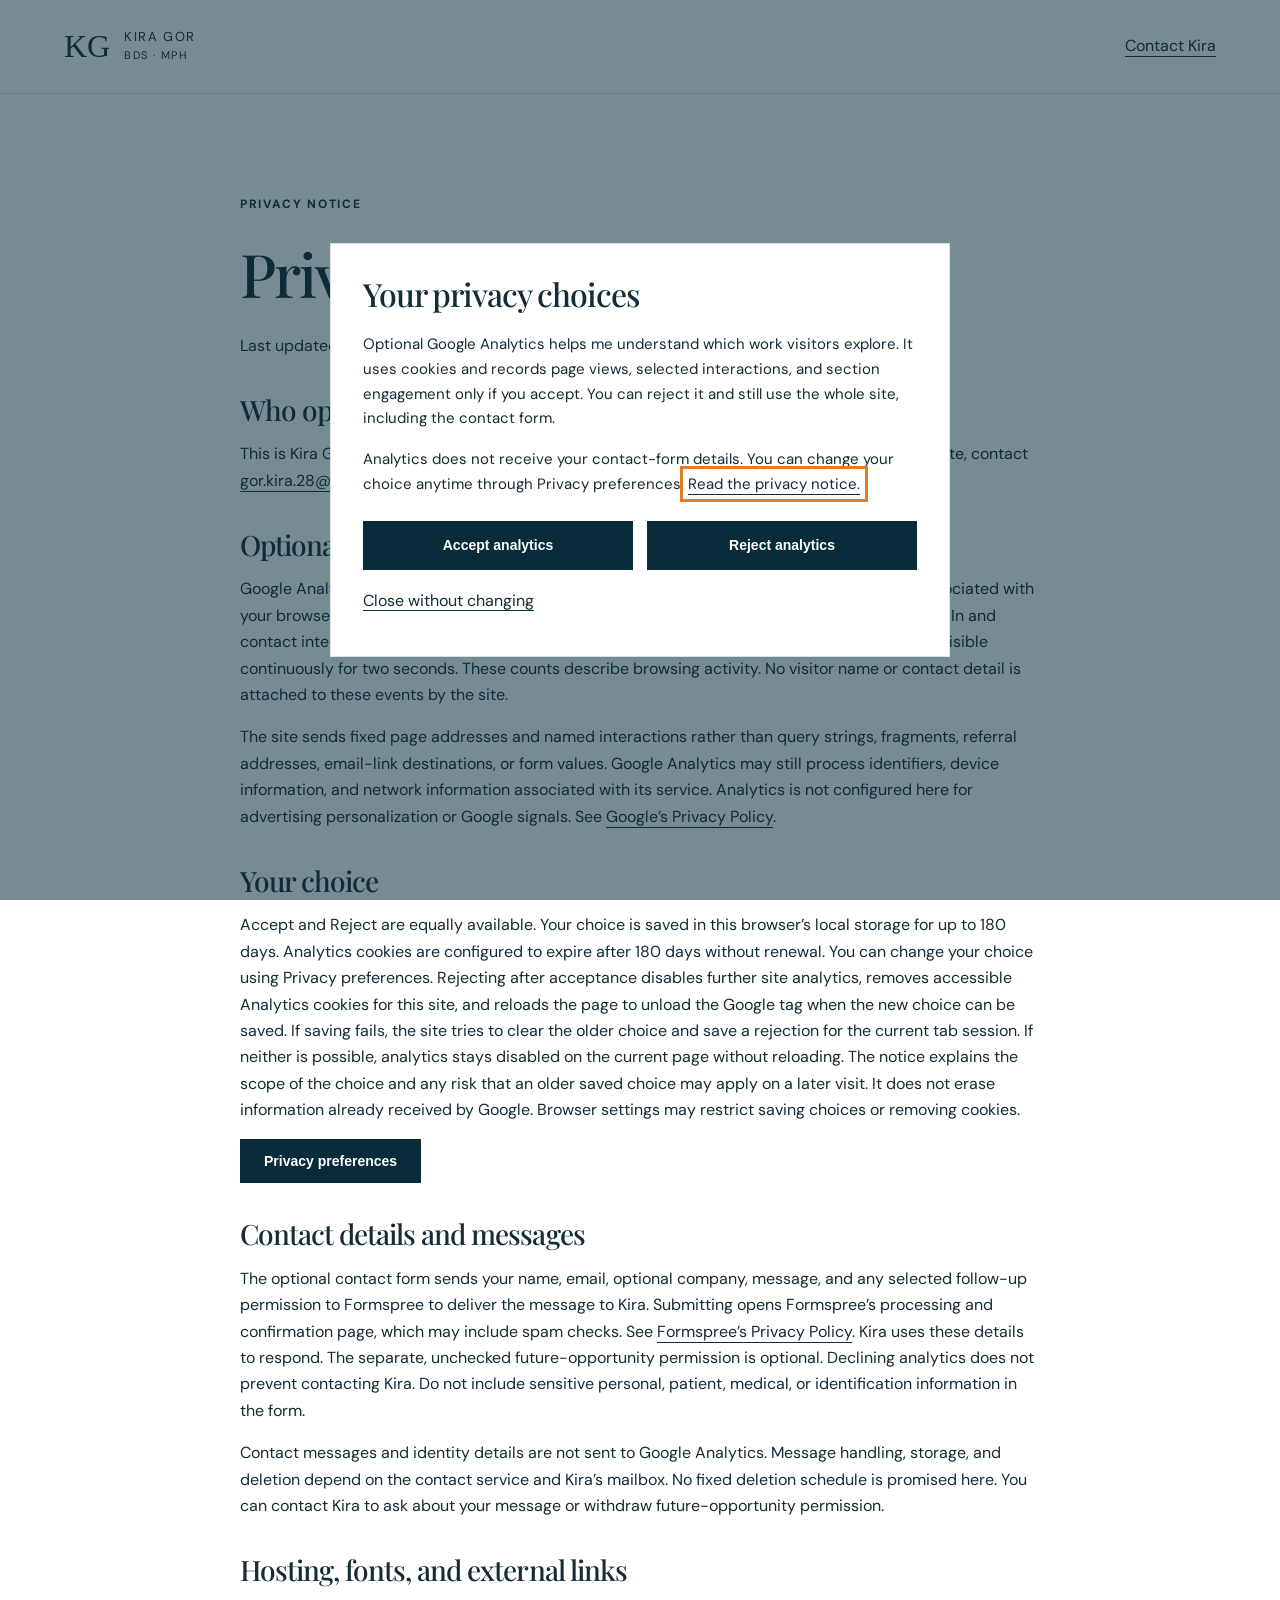
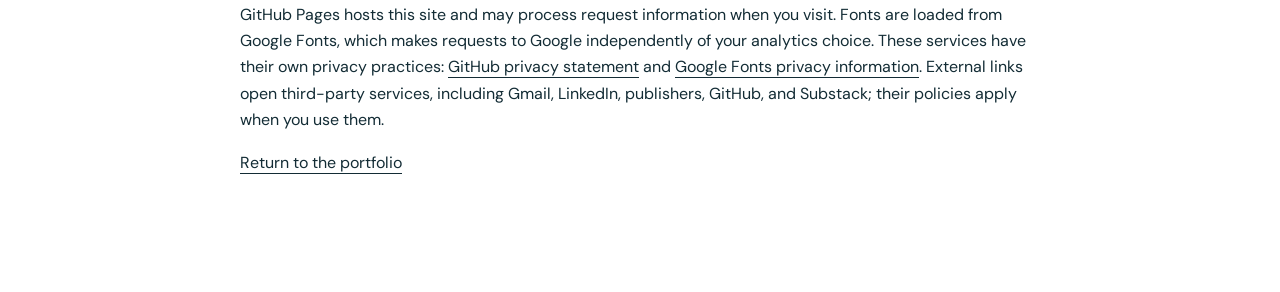
==== privacy.html @ 677b2bed "Add opt-in portfolio analytics and recruiter contact form" ====
<!doctype html><html lang="en"><head><meta charset="utf-8"><meta name="viewport" content="width=device-width,initial-scale=1"><meta name="referrer" content="no-referrer"><title>Privacy · Kira Gor</title><link rel="icon" href="favicon.svg"><link rel="stylesheet" href="style.css"></head><body><header><a class="brand" href="index.html">KG<span>KIRA GOR<br><small>BDS · MPH</small></span></a><a href="index.html#contact">Contact Kira</a></header><main class="wrap section privacy-page"><p class="eyebrow">PRIVACY NOTICE</p><h1>Privacy, in plain language.</h1><p>Last updated: October 2, 2026</p><h2>Who operates this site</h2><p>This is Kira Gor’s professional portfolio. For questions about information submitted through this site, contact <a href="mailto:gor.kira.28@gmail.com">gor.kira.28@gmail.com</a>.</p><h2>Optional analytics</h2><p>Google Analytics is off until you accept. If you accept, Google receives technical information associated with your browser and requests, and the site records page views, selected publication, project, LinkedIn and contact interactions, and a section engagement event when at least half of a section heading is visible continuously for two seconds. These counts describe browsing activity. No visitor name or contact detail is attached to these events by the site.</p><p>The site sends fixed page addresses and named interactions rather than query strings, fragments, referral addresses, email-link destinations, or form values. Google Analytics may still process identifiers, device information, and network information associated with its service. Analytics is not configured here for advertising personalization or Google signals. See <a href="https://policies.google.com/privacy" target="_blank" rel="noopener noreferrer">Google’s Privacy Policy</a>.</p><h2>Your choice</h2><p>Accept and Reject are equally available. Your choice is saved in this browser’s local storage for up to 180 days. Analytics cookies are configured to expire after 180 days without renewal. You can change your choice using Privacy preferences. Rejecting after acceptance disables further site analytics, removes accessible Analytics cookies for this site, and reloads the page to unload the Google tag when the new choice can be saved. If saving fails, the site tries to clear the older choice and save a rejection for the current tab session. If neither is possible, analytics stays disabled on the current page without reloading. The notice explains the scope of the choice and any risk that an older saved choice may apply on a later visit. It does not erase information already received by Google. Browser settings may restrict saving choices or removing cookies.</p><p><button type="button" class="button" data-open-privacy>Privacy preferences</button></p><h2>Contact details and messages</h2><p>The optional contact form sends your name, email, optional company, message, and any selected follow-up permission to Formspree to deliver the message to Kira. Submitting opens Formspree’s processing and confirmation page, which may include spam checks. See <a href="https://formspree.io/legal/privacy-policy/" target="_blank" rel="noopener noreferrer">Formspree’s Privacy Policy</a>. Kira uses these details to respond. The separate, unchecked future-opportunity permission is optional. Declining analytics does not prevent contacting Kira. Do not include sensitive personal, patient, medical, or identification information in the form.</p><p>Contact messages and identity details are not sent to Google Analytics. Message handling, storage, and deletion depend on the contact service and Kira’s mailbox. No fixed deletion schedule is promised here. You can contact Kira to ask about your message or withdraw future-opportunity permission.</p><h2>Hosting, fonts, and external links</h2><p>GitHub Pages hosts this site and may process request information when you visit. Fonts are loaded from Google Fonts, which makes requests to Google independently of your analytics choice. These services have their own privacy practices: <a href="https://docs.github.com/en/site-policy/privacy-policies/github-general-privacy-statement" target="_blank" rel="noopener noreferrer">GitHub privacy statement</a> and <a href="https://developers.google.com/fonts/faq/privacy" target="_blank" rel="noopener noreferrer">Google Fonts privacy information</a>. External links open third-party services, including Gmail, LinkedIn, publishers, GitHub, and Substack; their policies apply when you use them.</p><p><a href="index.html">Return to the portfolio</a></p></main><dialog id="privacy-choices" aria-labelledby="privacy-heading" aria-describedby="privacy-description"><h2 id="privacy-heading">Your privacy choices</h2><p id="privacy-description">Optional Google Analytics helps me understand which work visitors explore. It uses cookies and records page views, selected interactions, and section engagement only if you accept. You can reject it and still use the whole site, including the contact form.</p><p>Analytics does not receive your contact-form details. You can change your choice anytime through Privacy preferences. <a href="privacy.html">Read the privacy notice.</a></p><p id="privacy-save-warning" role="alert" hidden></p><div class="privacy-buttons"><button type="button" class="button" id="accept-analytics">Accept analytics</button><button type="button" class="button" id="reject-analytics">Reject analytics</button></div><button type="button" class="privacy-link" id="close-privacy">Close without changing</button></dialog><p id="privacy-status" class="sr-only" role="status" aria-live="polite"></p><script src="site-config.js"></script><script src="privacy-controls.js"></script></body></html>
---- style.css ----
@import url('https://fonts.googleapis.com/css2?family=DM+Sans:wght@400;500;600;700&family=Playfair+Display:ital,wght@0,500;0,600;0,700;1,500;1,600&display=swap');
:root{--ink:#132c35;--navy:#092c3b;--blue:#005b73;--lime:#d9ef78;--paper:#f6f8f9;--muted:#53666d;--line:#d6dfe2}*{box-sizing:border-box}html{scroll-behavior:smooth;scroll-padding-top:100px}body{margin:0;color:var(--ink);background:#fff;font:16px/1.65 'DM Sans',Arial,sans-serif}a{color:inherit;text-underline-offset:5px}button,a{touch-action:manipulation}a:focus-visible,button:focus-visible,summary:focus-visible{outline:3px solid #e27c28;outline-offset:5px}h1,h2,h3,h4,p,figure{margin:0}h1,h2,h3{line-height:1.12;letter-spacing:-.035em}h1,h2{font-family:'Playfair Display',Georgia,serif;font-weight:500}em{font-weight:500;color:var(--blue)}p{margin-bottom:1rem}img{max-width:100%;display:block}header{display:flex;align-items:center;justify-content:space-between;padding:20px 5%;border-bottom:1px solid var(--line);gap:24px}.brand{display:flex;gap:14px;align-items:center;font-family:Georgia,serif;font-size:32px;text-decoration:none}.brand>span{font-family:'DM Sans',Arial,sans-serif;font-size:13px;line-height:1.4;letter-spacing:.12em}.brand small{font-size:11px;letter-spacing:.13em;font-weight:400}nav{display:flex;gap:28px;align-items:center;font-size:14px}nav a{text-decoration:none}.nav-contact{border:1px solid var(--ink);padding:10px 18px}.wrap{width:min(1180px,90%);margin:auto}.hero{display:grid;grid-template-columns:1.35fr 1fr;gap:7%;padding:70px 0 64px;align-items:center}.eyebrow{font-size:12px;font-weight:700;letter-spacing:.14em;line-height:1.8;margin-bottom:25px}.hero h1{font-size:clamp(42px,5.3vw,76px)}.lead{font-size:19px;line-height:1.7;max-width:555px;margin-top:28px;color:var(--muted)}.actions{display:flex;align-items:center;gap:27px;margin:34px 0}.button{display:inline-block;background:var(--navy);color:white;text-decoration:none;padding:13px 23px;border:1px solid var(--navy);font-size:14px;font-weight:600;transition:background .2s}.button:hover{background:#126478}.text-link{font-size:14px;font-weight:600}.location{font-size:12px;color:var(--muted)}.portrait{position:relative;padding:0 0 28px 26px}.portrait:before{content:'';position:absolute;left:0;bottom:0;width:82%;height:80%;background:var(--lime);z-index:-1}.portrait img{width:100%;height:470px;object-fit:cover;object-position:50% 32%;border-radius:140px 140px 0 0}.portrait figcaption{background:var(--navy);color:white;padding:20px 24px;position:relative;margin:-22px 20px 0 -12px;display:grid;gap:3px}.portrait figcaption span{font-size:12px}.portrait figcaption span:first-child{font-size:10px;letter-spacing:.13em;color:var(--lime)}.portrait strong{font-family:Georgia,serif;font-size:23px;font-weight:400}.proof-strip{background:var(--navy);color:white}.proof-inner{display:flex;justify-content:space-between;padding:28px 0;gap:35px}.proof-inner>a{display:flex;align-items:center;gap:17px;margin:0}.proof-inner strong{font:42px/1 Georgia,serif;color:var(--lime)}.proof-inner span{font-size:13px;max-width:190px}.section{padding-top:100px;padding-bottom:100px}.section-head{margin-bottom:44px;max-width:700px}.section-head h2{font-size:clamp(36px,4vw,54px);margin-bottom:20px}.section-head>p:last-child{color:var(--muted);font-size:18px;max-width:580px}.section-head .eyebrow{margin-bottom:15px}.feature{border:1px solid var(--line);padding:36px}.feature-top{display:flex;justify-content:space-between;gap:15px;margin-bottom:28px}.tag,.issue{font-size:11px;font-weight:700;letter-spacing:.1em}.tag{color:var(--blue)}.issue{color:var(--muted)}.atlas{background:var(--paper)}.atlas h3{font-size:42px;margin-bottom:20px}.feature-intro{max-width:650px;color:var(--muted)}.image-link{display:block;background:white;margin:30px -4px}.image-link img{width:100%}.project-bottom{display:grid;grid-template-columns:repeat(3,1fr);gap:30px;margin:32px 0 15px}.project-bottom h4{font-size:14px;margin-bottom:10px}.project-bottom p{font-size:14px;color:var(--muted)}details{border-top:1px solid var(--line);border-bottom:1px solid var(--line);padding:20px 0}summary{cursor:pointer;font-weight:600;font-size:14px}.detail-grid{display:grid;grid-template-columns:1fr 1fr;gap:25px;margin-top:25px;font-size:14px}.detail-grid img{width:100%;align-self:start}.caution{font-size:12px;color:var(--muted);line-height:1.7}.project-footer{display:flex;justify-content:space-between;gap:25px;align-items:center;padding-top:25px}.chips{display:flex;gap:8px;flex-wrap:wrap}.chips span{border:1px solid #bdccd1;border-radius:30px;padding:4px 10px;font-size:11px}.award{margin-top:28px;display:grid;grid-template-columns:1fr 1fr;gap:45px;align-items:center}.award h3{font:40px/1.15 'Playfair Display',Georgia,serif;letter-spacing:-.03em;margin-bottom:22px}.award .eyebrow{font-size:11px;margin-bottom:16px}.award p{font-size:15px}.award blockquote{margin:23px 0;padding-left:18px;border-left:3px solid var(--lime);font-size:14px}.award .award-label{font-weight:700;font-size:13px}.award .caution{font-size:12px}.award img{width:100%}.award figcaption{font-size:12px;color:var(--muted);margin-top:10px}.research-band{background:var(--navy);color:white}.research-band em{color:var(--lime)}.research-band .section-head>p:last-child{color:#b8cbd1}.papers{display:grid;grid-template-columns:repeat(3,1fr);gap:30px}.papers>a{border-top:1px solid #52717a;padding-top:24px;text-decoration:none;display:flex;flex-direction:column;gap:22px}.paper-year{display:flex;gap:18px;align-items:center;font-size:14px;color:#c3d3d8}.paper-year b{font-size:10px;letter-spacing:.08em;border:1px solid #52717a;padding:3px 8px;color:var(--lime)}.papers h3{font:25px/1.35 Georgia,serif;letter-spacing:0}.papers p{color:#c3d3d8;font-size:14px;margin:0}.papers>a>span:last-child{font-size:12px;color:#a2c0c9;margin-top:auto}.papers a:hover h3{text-decoration:underline;text-underline-offset:5px}.writing-grid{display:grid;grid-template-columns:1.2fr 1fr;gap:60px}.demo{background:var(--paper);padding:35px;border-top:4px solid var(--lime)}.demo h3{font-size:30px;margin:17px 0}.demo p{font-size:14px}.demo .caution{font-size:12px}.demo>a{font-size:12px}.toggle{display:flex;gap:5px;flex-wrap:wrap;margin:24px 0}.toggle button{font:12px 'DM Sans',Arial,sans-serif;padding:9px 11px;cursor:pointer;border:1px solid #b5c6cc;background:white;color:var(--ink)}.toggle .selected{background:var(--navy);color:white}.rate{margin-bottom:20px}.rate-label{display:flex;justify-content:space-between;font-size:13px}.bar-track{height:13px;background:#dce5e8;margin-top:7px}.bar{height:100%;background:var(--blue);transition:width .35s}.rate:nth-child(2) .bar{background:#89a7b1}#rates{min-height:124px}.writing-list>a:not(.button){display:block;text-decoration:none;padding:0 0 30px;margin-bottom:30px;border-bottom:1px solid var(--line)}.writing-list span{font-size:11px;color:var(--blue);letter-spacing:.12em}.writing-list h3{font:27px/1.25 Georgia,serif;margin:14px 0}.writing-list p{font-size:15px;color:var(--muted)}.writing-list>a:hover h3{text-decoration:underline}.experience-band{background:var(--paper)}.timeline article{display:grid;grid-template-columns:230px 1fr;gap:35px;padding:26px 0;border-top:1px solid var(--line)}.timeline time{font-size:12px;letter-spacing:.07em;color:var(--muted);padding-top:5px}.timeline h3{font-size:23px}.timeline h4{font-size:14px;font-weight:500;color:var(--blue);margin:8px 0}.timeline p{font-size:15px;margin:0;color:var(--muted);max-width:680px}.education{border-top:2px solid var(--ink);display:grid;grid-template-columns:repeat(3,1fr);gap:30px;margin-top:40px;padding-top:30px;font-size:14px}.evidence-grid{display:grid;grid-template-columns:repeat(3,1fr);gap:35px}.evidence-grid article{border-top:1px solid var(--line);padding-top:20px}.index{font:28px Georgia,serif;color:var(--blue)}.evidence-grid h3{font-size:21px;margin:20px 0 16px}.evidence-grid p{font-size:14px;color:var(--muted)}.evidence-grid a{font-size:14px;font-weight:600}.evidence-note{font-size:12px;color:var(--muted);margin:40px 0 0;max-width:850px}.contact{background:var(--navy);color:white;padding:80px 0}.contact h2{font-size:clamp(37px,4.5vw,64px);margin-bottom:25px}.contact em{color:var(--lime)}.contact p{max-width:670px;color:#c3d3d8}.contact .eyebrow{color:var(--lime)}.contact .sponsorship{font-size:14px}.light{background:var(--lime);color:var(--ink);border-color:var(--lime);margin-top:15px}.light:hover{background:white}.socials{display:flex;gap:28px;font-size:14px;margin-top:30px}footer{display:flex;justify-content:space-between;gap:20px;padding-top:28px;padding-bottom:28px;font-size:12px;color:var(--muted)}.skip{position:absolute;top:-100px;background:white;padding:12px;z-index:10}.skip:focus{top:0}@media(max-width:850px){nav{gap:15px}nav a{font-size:12px}.hero{gap:30px}.portrait img{height:400px}.hero h1{font-size:48px}.proof-inner{gap:20px}.proof-inner strong{font-size:32px}.proof-inner span{font-size:11px}.award{gap:25px;padding:25px}.papers{gap:22px}.writing-grid{gap:25px}.timeline article{grid-template-columns:180px 1fr}}@media(max-width:600px){header{padding:16px 5%;align-items:flex-start}.brand{font-size:28px}.brand>span{font-size:11px}nav{justify-content:flex-end;gap:12px;flex-wrap:wrap;max-width:210px}nav .nav-contact{padding:0;border:0}.hero{grid-template-columns:1fr;padding:42px 0}.hero h1{font-size:48px}.lead{font-size:17px}.hero .eyebrow{font-size:10px}.portrait{max-width:370px;width:100%;margin:10px auto 0}.portrait img{height:400px}.location{font-size:11px}.proof-inner{align-items:flex-start;padding:25px 0;gap:12px}.proof-inner>a{display:block;flex:1}.proof-inner strong{display:block;margin-bottom:8px;font-size:32px}.proof-inner span{display:block;font-size:11px}.section{padding-top:65px;padding-bottom:65px}.section-head h2{font-size:39px}.section-head>p:last-child{font-size:16px}.feature{padding:22px}.feature-top{display:block}.issue{display:none}.atlas h3{font-size:32px}.feature-intro{font-size:15px}.project-bottom,.detail-grid{grid-template-columns:1fr;gap:12px}.project-footer{display:block}.project-footer .button{margin-top:24px}.award{grid-template-columns:1fr}.award h3{font-size:34px}.papers{grid-template-columns:1fr;gap:38px}.papers>a{gap:15px}.writing-grid{grid-template-columns:1fr;gap:38px}.demo{padding:24px}.timeline article{grid-template-columns:1fr;gap:12px}.education,.evidence-grid{grid-template-columns:1fr;gap:25px}.education p{margin:0}.contact{padding:60px 0}.contact h2{font-size:39px}footer{flex-wrap:wrap}.actions{gap:20px}.button{font-size:13px}.text-link{font-size:13px}}@media(prefers-reduced-motion:reduce){html{scroll-behavior:auto}.bar{transition:none}}

.actions{flex-wrap:wrap}.contact-details{margin:26px 0 18px}.email-address{font-size:clamp(19px,3vw,29px);font-weight:500;overflow-wrap:anywhere}.contact-details p{margin:10px 0;font-size:15px}.contact-actions{display:flex;gap:12px;flex-wrap:wrap;align-items:center}.contact-actions .button{margin:0;min-height:48px;cursor:pointer;font-family:inherit}.outline{background:transparent;border-color:#8eabb5;color:white}.outline:hover{background:#214959}.copy-status{min-height:24px;font-size:13px!important;margin:9px 0 0!important}.mail-app{font-size:13px}.socials a{display:inline-flex;align-items:center;min-height:44px}nav a{display:inline-flex;align-items:center;min-height:42px}.toggle button{min-height:44px}@media(max-width:600px){nav .nav-contact{padding:4px 10px;border:1px solid var(--line);border-radius:24px;min-height:34px}nav{gap:3px 12px}nav a{min-height:34px}.contact-actions{gap:10px}.contact-actions .button{padding:12px 16px}.hero .actions a{min-height:44px;display:inline-flex;align-items:center}}

.proof-inner>a{text-decoration:none;min-height:44px}.proof-inner>a:hover span,.proof-inner>a:focus-visible span{text-decoration:underline;text-underline-offset:5px}


/* Privacy controls and optional contact form. */
[hidden]{display:none!important}.privacy-link{border:0;background:none;padding:4px 0;color:inherit;text-decoration:underline;text-underline-offset:4px;font:inherit;cursor:pointer;min-height:44px}dialog{width:min(620px,92vw);max-height:85dvh;overflow:auto;border:1px solid var(--line);padding:32px;color:var(--ink);background:white}dialog::backdrop{background:rgba(9,44,59,.55)}dialog h2{font-size:32px;margin-bottom:20px}dialog p{font-size:15px}.privacy-buttons{display:grid;grid-template-columns:1fr 1fr;gap:14px;margin:24px 0 10px}.privacy-buttons .button{font:600 14px/1.5 Arial,sans-serif;cursor:pointer;min-height:48px}.sr-only{position:absolute;width:1px;height:1px;padding:0;margin:-1px;overflow:hidden;clip:rect(0,0,0,0);white-space:nowrap;border:0}.recruiter-contact{border-top:1px solid #52717a;padding-top:32px;margin-top:38px;max-width:740px}.recruiter-contact h3{font:30px/1.2 Georgia,serif;margin-bottom:15px}.form-grid{display:grid;grid-template-columns:1fr 1fr;gap:20px}#recruiter-form label{display:block;font-size:14px;font-weight:600;margin:18px 0 7px}#recruiter-form input:not([type=checkbox]),#recruiter-form textarea{width:100%;border:1px solid #8eabb5;border-radius:0;background:white;color:var(--ink);padding:12px;font:16px/1.5 Arial,sans-serif}#recruiter-form textarea{resize:vertical}input:focus-visible,textarea:focus-visible{outline:3px solid #e27c28;outline-offset:3px}#recruiter-form .checkbox-label{display:flex;align-items:flex-start;gap:12px;font-weight:400}#recruiter-form input[type=checkbox]{width:20px;height:20px;flex:none;margin-top:3px;accent-color:var(--lime)}.contact .form-note{font-size:13px;margin-top:12px;max-width:none}#form-status{min-height:30px;margin-top:18px}button:disabled{opacity:.65;cursor:wait}.privacy-page{max-width:800px}.privacy-page h1{font-size:clamp(36px,5vw,60px);margin-bottom:25px}.privacy-page h2{font-size:28px;margin:35px 0 16px}.privacy-page p{max-width:75ch}@media(max-width:600px){.form-grid{grid-template-columns:1fr;gap:0}dialog{padding:24px}.privacy-buttons{grid-template-columns:1fr}.privacy-buttons .button{width:100%}}
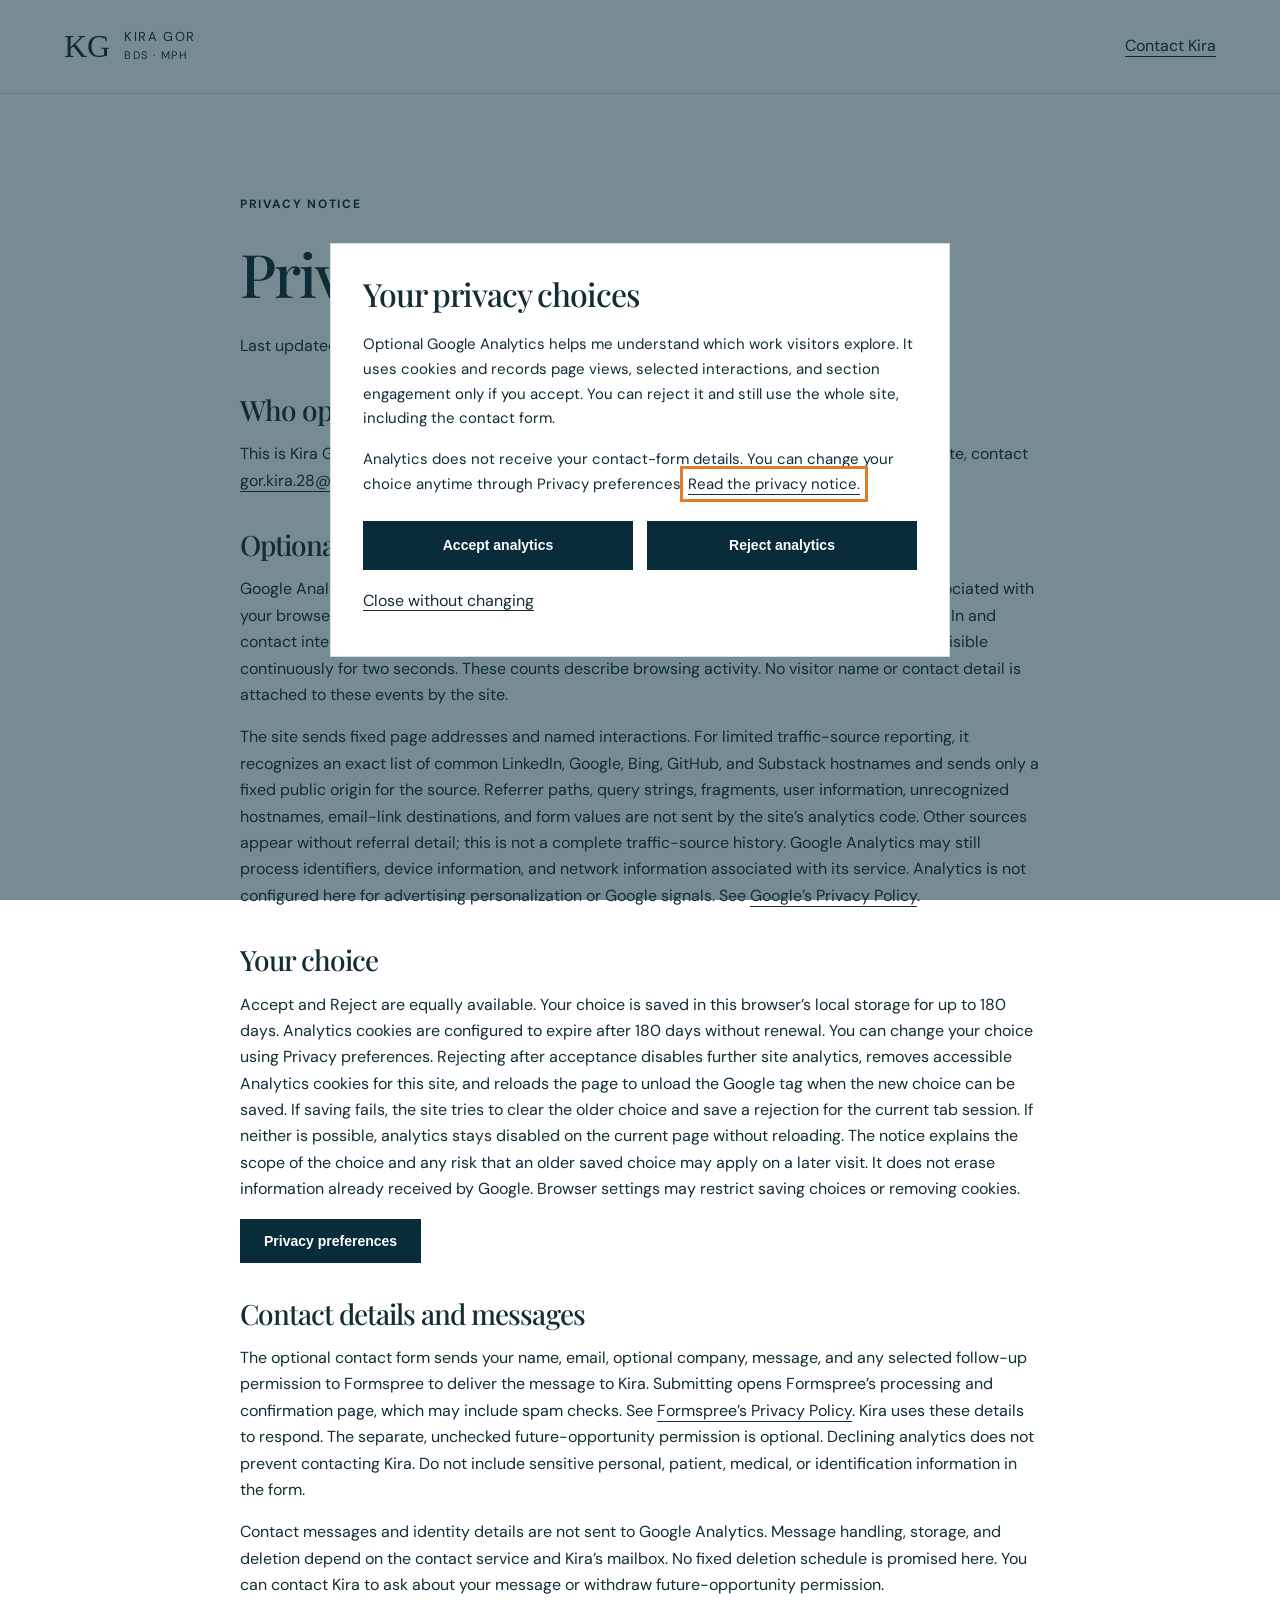
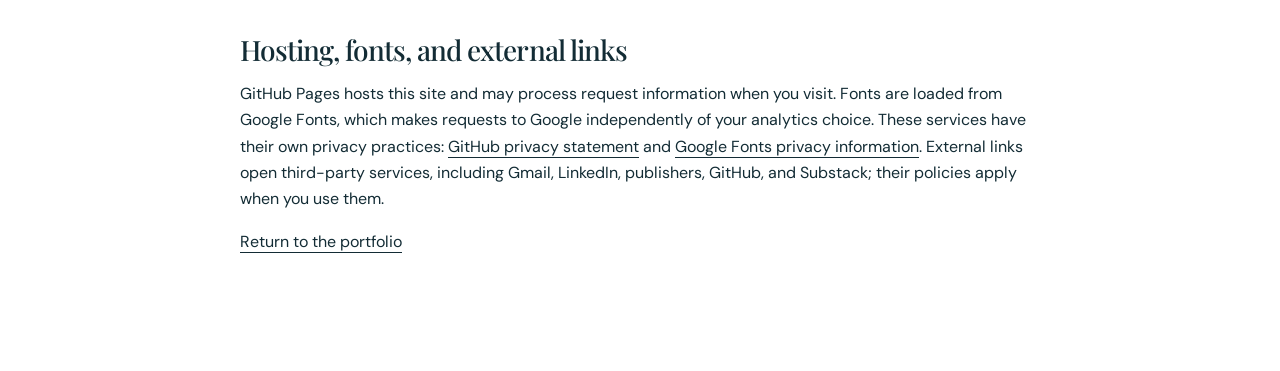
==== commit 7ee2c5d9: "Add privacy-safe allowlisted referral attribution" ====
--- a/privacy.html
+++ b/privacy.html
@@ -1 +1 @@
-<!doctype html><html lang="en"><head><meta charset="utf-8"><meta name="viewport" content="width=device-width,initial-scale=1"><meta name="referrer" content="no-referrer"><title>Privacy · Kira Gor</title><link rel="icon" href="favicon.svg"><link rel="stylesheet" href="style.css"></head><body><header><a class="brand" href="index.html">KG<span>KIRA GOR<br><small>BDS · MPH</small></span></a><a href="index.html#contact">Contact Kira</a></header><main class="wrap section privacy-page"><p class="eyebrow">PRIVACY NOTICE</p><h1>Privacy, in plain language.</h1><p>Last updated: October 2, 2026</p><h2>Who operates this site</h2><p>This is Kira Gor’s professional portfolio. For questions about information submitted through this site, contact <a href="mailto:gor.kira.28@gmail.com">gor.kira.28@gmail.com</a>.</p><h2>Optional analytics</h2><p>Google Analytics is off until you accept. If you accept, Google receives technical information associated with your browser and requests, and the site records page views, selected publication, project, LinkedIn and contact interactions, and a section engagement event when at least half of a section heading is visible continuously for two seconds. These counts describe browsing activity. No visitor name or contact detail is attached to these events by the site.</p><p>The site sends fixed page addresses and named interactions rather than query strings, fragments, referral addresses, email-link destinations, or form values. Google Analytics may still process identifiers, device information, and network information associated with its service. Analytics is not configured here for advertising personalization or Google signals. See <a href="https://policies.google.com/privacy" target="_blank" rel="noopener noreferrer">Google’s Privacy Policy</a>.</p><h2>Your choice</h2><p>Accept and Reject are equally available. Your choice is saved in this browser’s local storage for up to 180 days. Analytics cookies are configured to expire after 180 days without renewal. You can change your choice using Privacy preferences. Rejecting after acceptance disables further site analytics, removes accessible Analytics cookies for this site, and reloads the page to unload the Google tag when the new choice can be saved. If saving fails, the site tries to clear the older choice and save a rejection for the current tab session. If neither is possible, analytics stays disabled on the current page without reloading. The notice explains the scope of the choice and any risk that an older saved choice may apply on a later visit. It does not erase information already received by Google. Browser settings may restrict saving choices or removing cookies.</p><p><button type="button" class="button" data-open-privacy>Privacy preferences</button></p><h2>Contact details and messages</h2><p>The optional contact form sends your name, email, optional company, message, and any selected follow-up permission to Formspree to deliver the message to Kira. Submitting opens Formspree’s processing and confirmation page, which may include spam checks. See <a href="https://formspree.io/legal/privacy-policy/" target="_blank" rel="noopener noreferrer">Formspree’s Privacy Policy</a>. Kira uses these details to respond. The separate, unchecked future-opportunity permission is optional. Declining analytics does not prevent contacting Kira. Do not include sensitive personal, patient, medical, or identification information in the form.</p><p>Contact messages and identity details are not sent to Google Analytics. Message handling, storage, and deletion depend on the contact service and Kira’s mailbox. No fixed deletion schedule is promised here. You can contact Kira to ask about your message or withdraw future-opportunity permission.</p><h2>Hosting, fonts, and external links</h2><p>GitHub Pages hosts this site and may process request information when you visit. Fonts are loaded from Google Fonts, which makes requests to Google independently of your analytics choice. These services have their own privacy practices: <a href="https://docs.github.com/en/site-policy/privacy-policies/github-general-privacy-statement" target="_blank" rel="noopener noreferrer">GitHub privacy statement</a> and <a href="https://developers.google.com/fonts/faq/privacy" target="_blank" rel="noopener noreferrer">Google Fonts privacy information</a>. External links open third-party services, including Gmail, LinkedIn, publishers, GitHub, and Substack; their policies apply when you use them.</p><p><a href="index.html">Return to the portfolio</a></p></main><dialog id="privacy-choices" aria-labelledby="privacy-heading" aria-describedby="privacy-description"><h2 id="privacy-heading">Your privacy choices</h2><p id="privacy-description">Optional Google Analytics helps me understand which work visitors explore. It uses cookies and records page views, selected interactions, and section engagement only if you accept. You can reject it and still use the whole site, including the contact form.</p><p>Analytics does not receive your contact-form details. You can change your choice anytime through Privacy preferences. <a href="privacy.html">Read the privacy notice.</a></p><p id="privacy-save-warning" role="alert" hidden></p><div class="privacy-buttons"><button type="button" class="button" id="accept-analytics">Accept analytics</button><button type="button" class="button" id="reject-analytics">Reject analytics</button></div><button type="button" class="privacy-link" id="close-privacy">Close without changing</button></dialog><p id="privacy-status" class="sr-only" role="status" aria-live="polite"></p><script src="site-config.js"></script><script src="privacy-controls.js"></script></body></html>+<!doctype html><html lang="en"><head><meta charset="utf-8"><meta name="viewport" content="width=device-width,initial-scale=1"><meta name="referrer" content="no-referrer"><title>Privacy · Kira Gor</title><link rel="icon" href="favicon.svg"><link rel="stylesheet" href="style.css"></head><body><header><a class="brand" href="index.html">KG<span>KIRA GOR<br><small>BDS · MPH</small></span></a><a href="index.html#contact">Contact Kira</a></header><main class="wrap section privacy-page"><p class="eyebrow">PRIVACY NOTICE</p><h1>Privacy, in plain language.</h1><p>Last updated: October 2, 2026</p><h2>Who operates this site</h2><p>This is Kira Gor’s professional portfolio. For questions about information submitted through this site, contact <a href="mailto:gor.kira.28@gmail.com">gor.kira.28@gmail.com</a>.</p><h2>Optional analytics</h2><p>Google Analytics is off until you accept. If you accept, Google receives technical information associated with your browser and requests, and the site records page views, selected publication, project, LinkedIn and contact interactions, and a section engagement event when at least half of a section heading is visible continuously for two seconds. These counts describe browsing activity. No visitor name or contact detail is attached to these events by the site.</p><p>The site sends fixed page addresses and named interactions. For limited traffic-source reporting, it recognizes an exact list of common LinkedIn, Google, Bing, GitHub, and Substack hostnames and sends only a fixed public origin for the source. Referrer paths, query strings, fragments, user information, unrecognized hostnames, email-link destinations, and form values are not sent by the site’s analytics code. Other sources appear without referral detail; this is not a complete traffic-source history. Google Analytics may still process identifiers, device information, and network information associated with its service. Analytics is not configured here for advertising personalization or Google signals. See <a href="https://policies.google.com/privacy" target="_blank" rel="noopener noreferrer">Google’s Privacy Policy</a>.</p><h2>Your choice</h2><p>Accept and Reject are equally available. Your choice is saved in this browser’s local storage for up to 180 days. Analytics cookies are configured to expire after 180 days without renewal. You can change your choice using Privacy preferences. Rejecting after acceptance disables further site analytics, removes accessible Analytics cookies for this site, and reloads the page to unload the Google tag when the new choice can be saved. If saving fails, the site tries to clear the older choice and save a rejection for the current tab session. If neither is possible, analytics stays disabled on the current page without reloading. The notice explains the scope of the choice and any risk that an older saved choice may apply on a later visit. It does not erase information already received by Google. Browser settings may restrict saving choices or removing cookies.</p><p><button type="button" class="button" data-open-privacy>Privacy preferences</button></p><h2>Contact details and messages</h2><p>The optional contact form sends your name, email, optional company, message, and any selected follow-up permission to Formspree to deliver the message to Kira. Submitting opens Formspree’s processing and confirmation page, which may include spam checks. See <a href="https://formspree.io/legal/privacy-policy/" target="_blank" rel="noopener noreferrer">Formspree’s Privacy Policy</a>. Kira uses these details to respond. The separate, unchecked future-opportunity permission is optional. Declining analytics does not prevent contacting Kira. Do not include sensitive personal, patient, medical, or identification information in the form.</p><p>Contact messages and identity details are not sent to Google Analytics. Message handling, storage, and deletion depend on the contact service and Kira’s mailbox. No fixed deletion schedule is promised here. You can contact Kira to ask about your message or withdraw future-opportunity permission.</p><h2>Hosting, fonts, and external links</h2><p>GitHub Pages hosts this site and may process request information when you visit. Fonts are loaded from Google Fonts, which makes requests to Google independently of your analytics choice. These services have their own privacy practices: <a href="https://docs.github.com/en/site-policy/privacy-policies/github-general-privacy-statement" target="_blank" rel="noopener noreferrer">GitHub privacy statement</a> and <a href="https://developers.google.com/fonts/faq/privacy" target="_blank" rel="noopener noreferrer">Google Fonts privacy information</a>. External links open third-party services, including Gmail, LinkedIn, publishers, GitHub, and Substack; their policies apply when you use them.</p><p><a href="index.html">Return to the portfolio</a></p></main><dialog id="privacy-choices" aria-labelledby="privacy-heading" aria-describedby="privacy-description"><h2 id="privacy-heading">Your privacy choices</h2><p id="privacy-description">Optional Google Analytics helps me understand which work visitors explore. It uses cookies and records page views, selected interactions, and section engagement only if you accept. You can reject it and still use the whole site, including the contact form.</p><p>Analytics does not receive your contact-form details. You can change your choice anytime through Privacy preferences. <a href="privacy.html">Read the privacy notice.</a></p><p id="privacy-save-warning" role="alert" hidden></p><div class="privacy-buttons"><button type="button" class="button" id="accept-analytics">Accept analytics</button><button type="button" class="button" id="reject-analytics">Reject analytics</button></div><button type="button" class="privacy-link" id="close-privacy">Close without changing</button></dialog><p id="privacy-status" class="sr-only" role="status" aria-live="polite"></p><script src="site-config.js"></script><script src="privacy-controls.js"></script></body></html>
